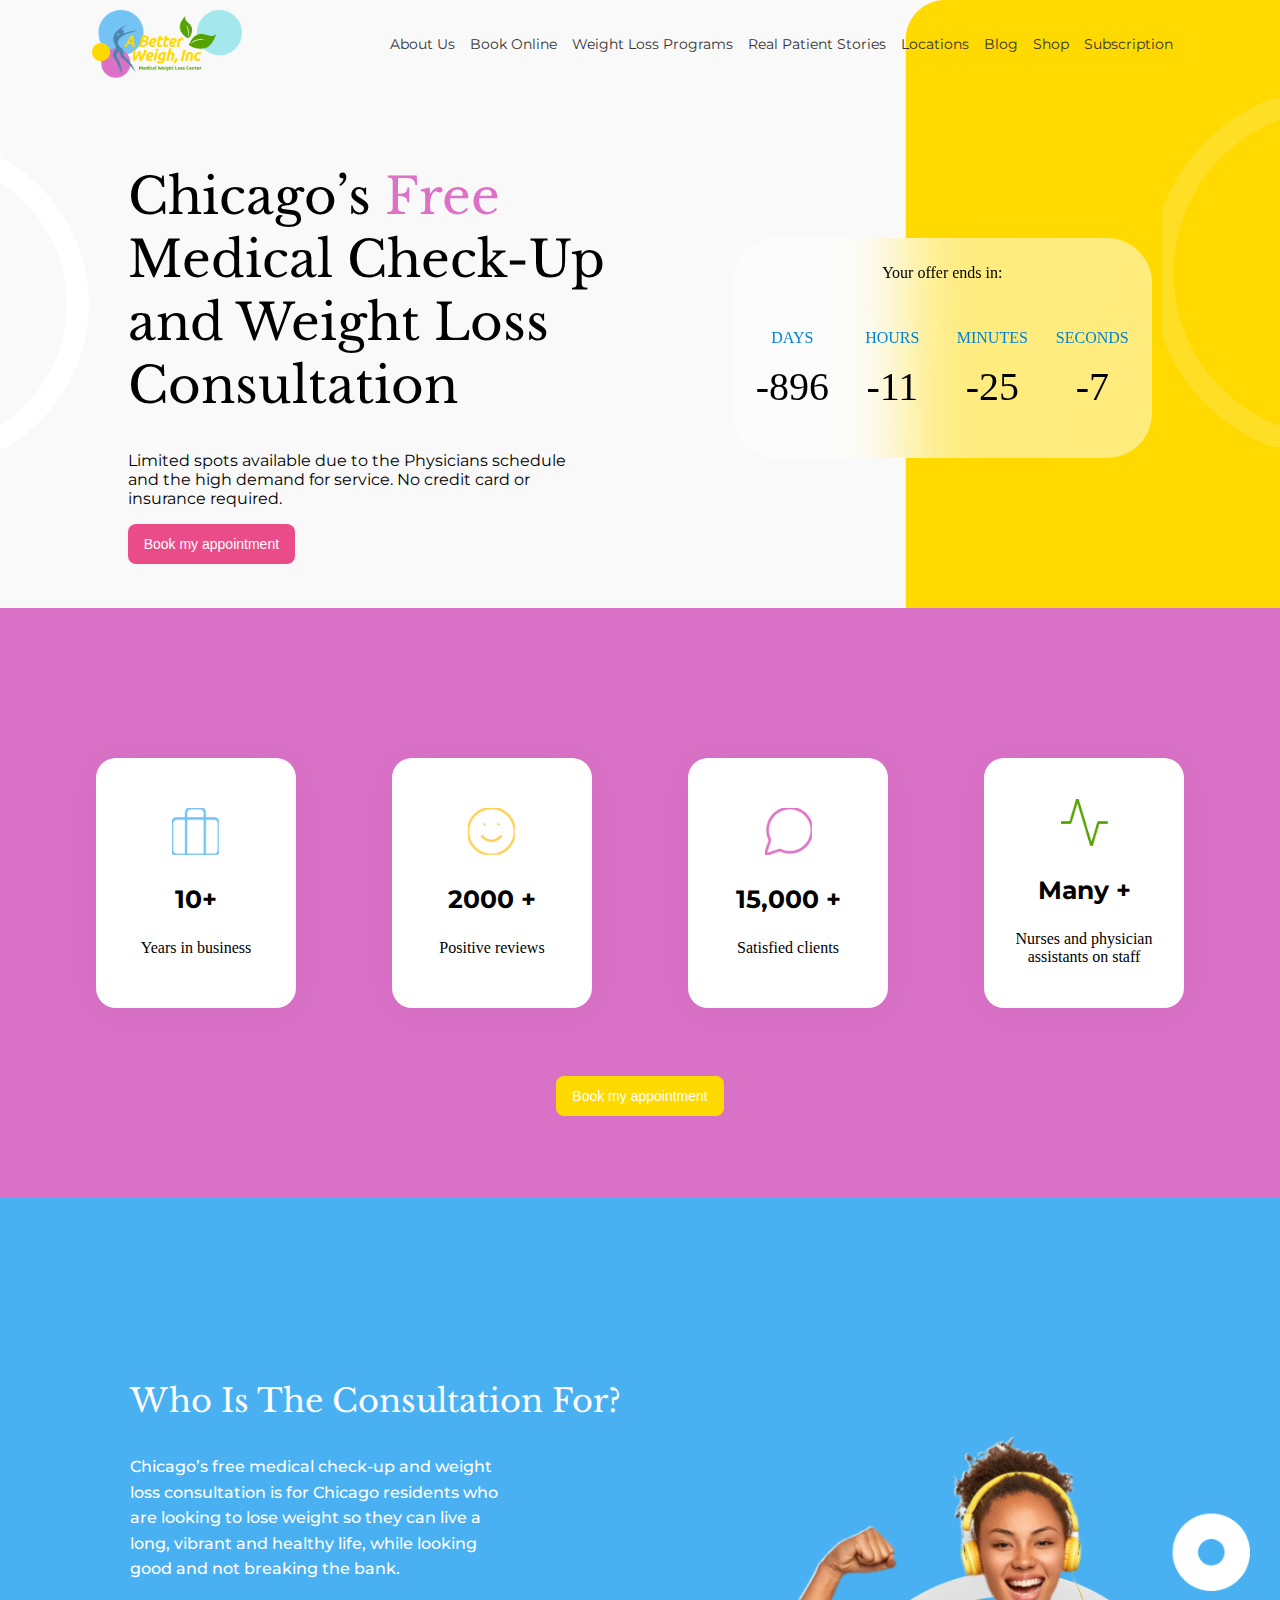
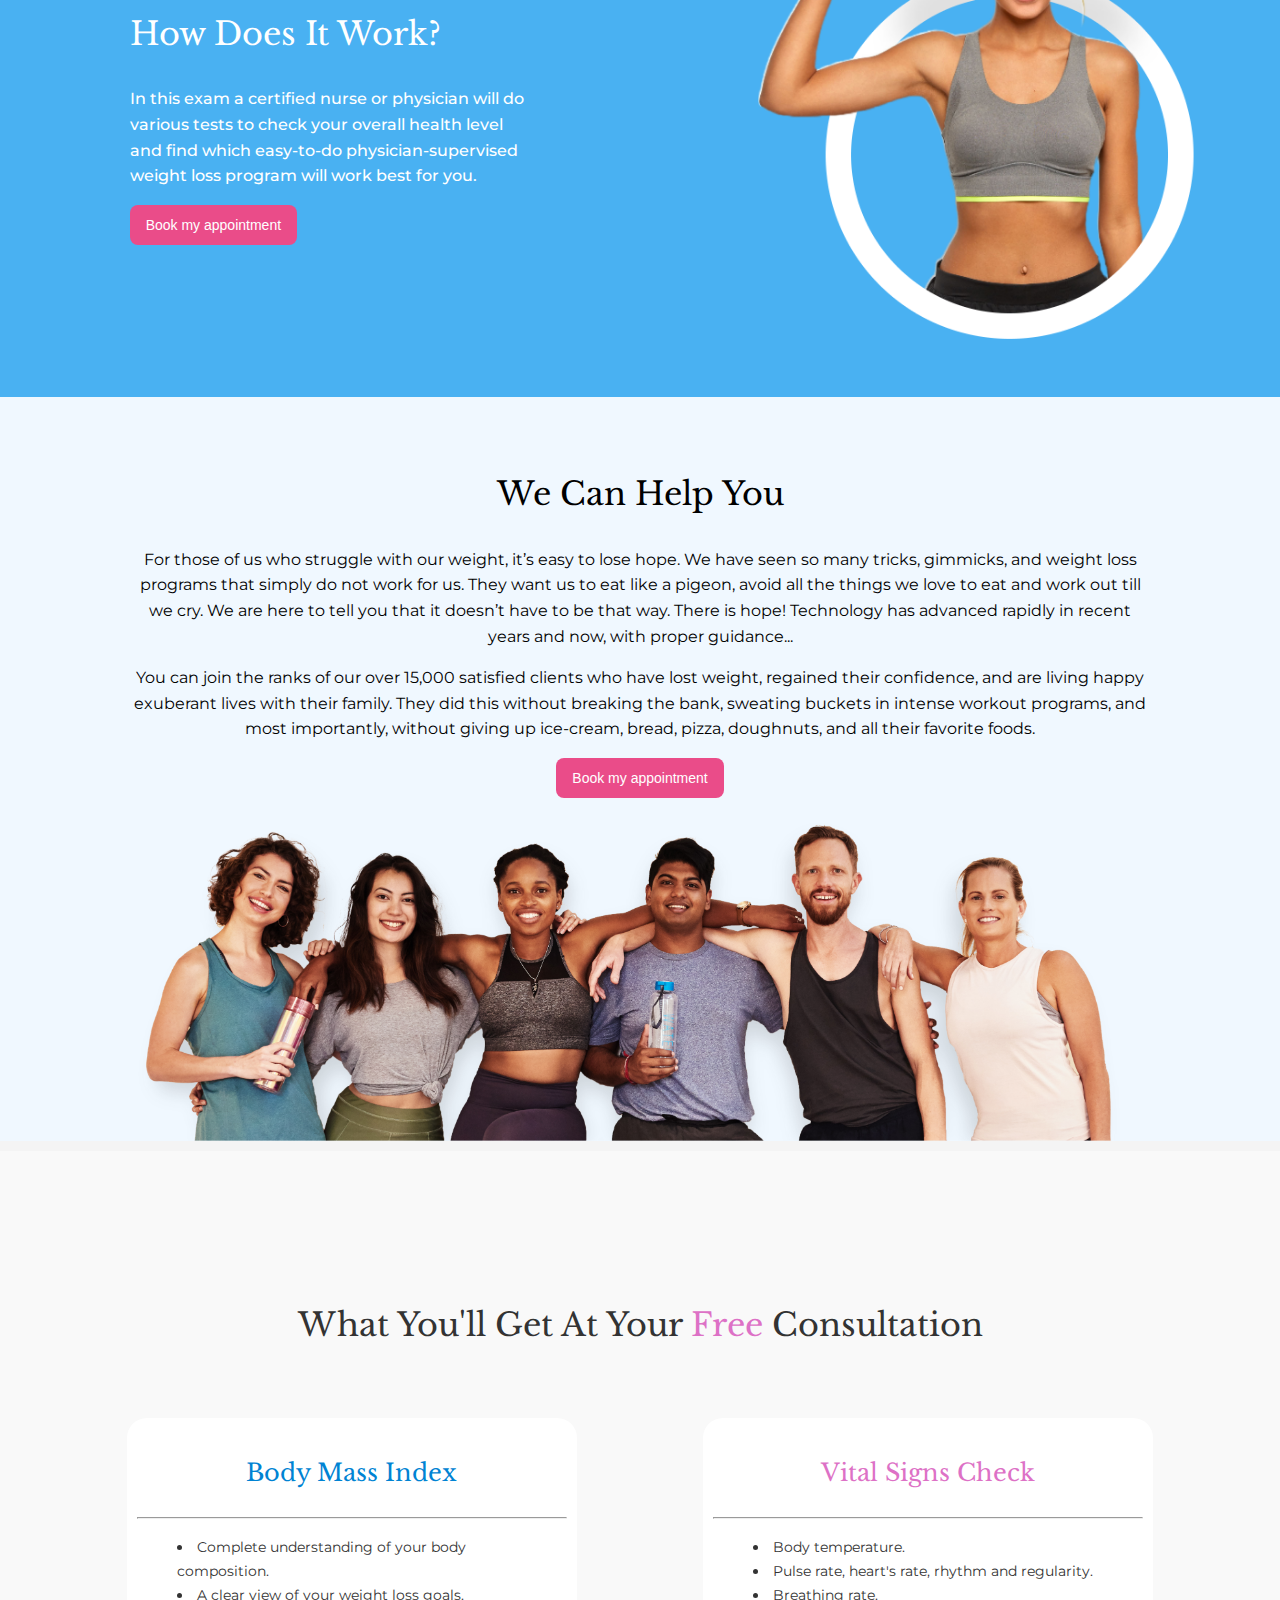
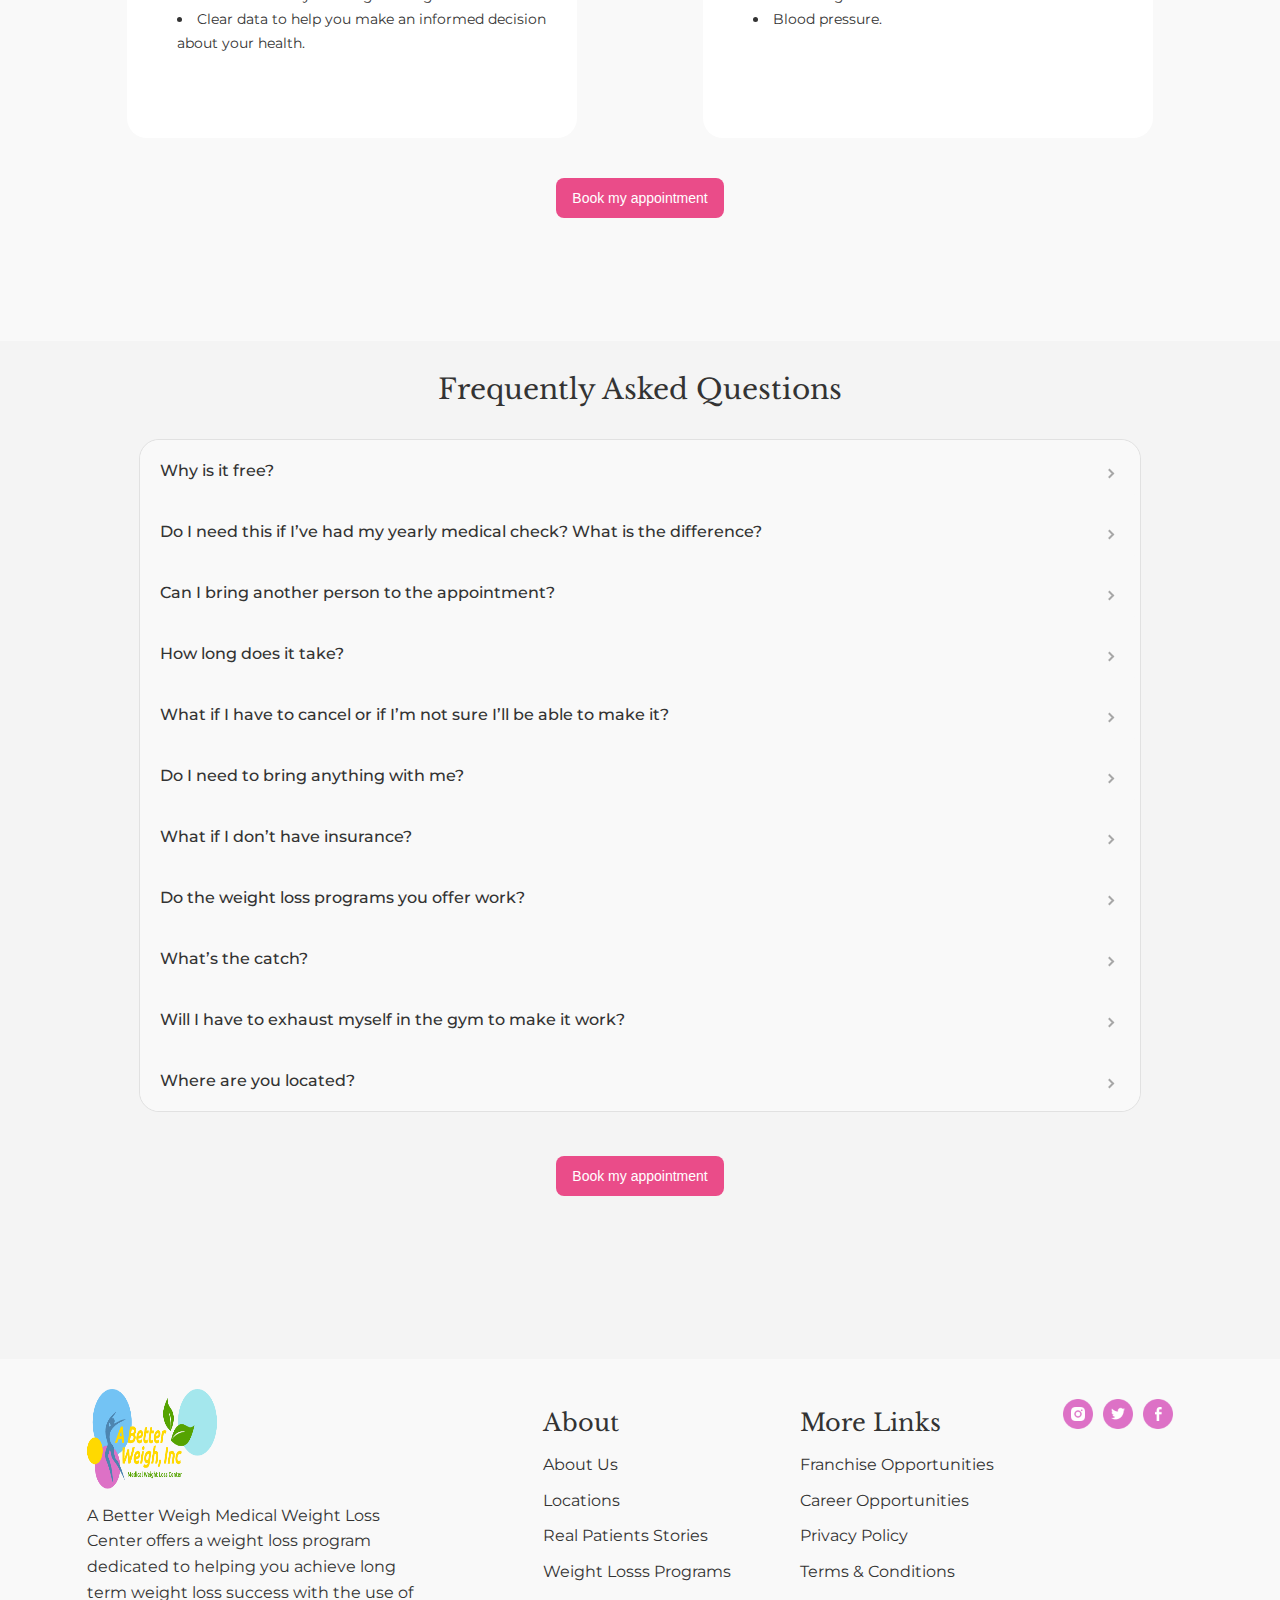
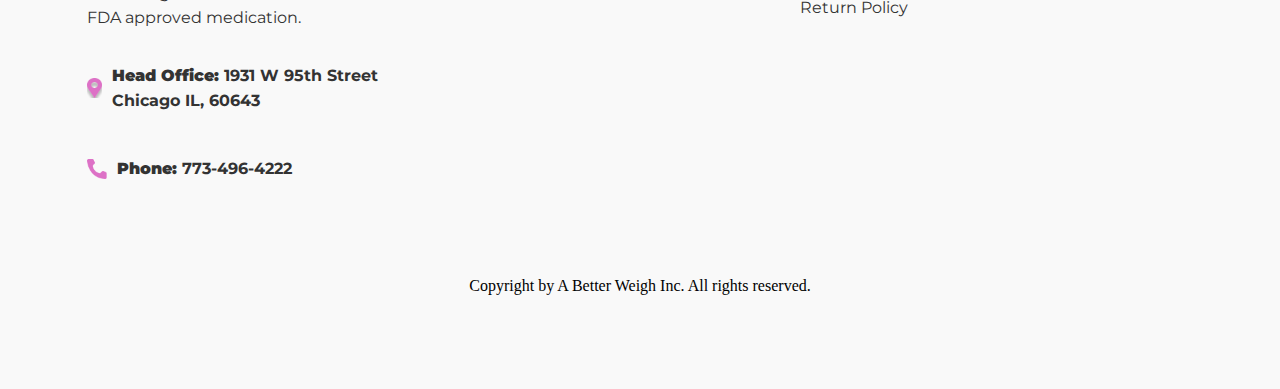
==== index.html @ eec3e982 "Rename Index.html to index.html" ====
<!DOCTYPE html>
<html>

<head>
    <meta charset="utf-8" />
    <link rel="icon" href="/favicon.ico" />
    <meta name="viewport" content="width=device-width, initial-scale=1" />
    <meta name="theme-color" content="#000000" />
    <title>TestTask - Octavio Lombardi - Alpha Efficiency</title>
    <link rel="stylesheet" href="https://fonts.googleapis.com/css?family=Source+Sans+Pro%3A400%2C500%2C600%2C700" />
    <link rel="stylesheet" href="https://fonts.googleapis.com/css?family=Libre+Baskerville%3A400" />
    <link rel="stylesheet" href="./Index.css" />
</head>

<body id="body">
    <div class="contenedor">
        <!-- Navbar -->
        <nav class="navbar">
            <img class="nav-logo" alt="logo" src="./assets/group-45.png" />
            <ul>
                <li>
                    <a href="#" class="about-us-6uf">About Us</a>
                </li>
                <li>
                    <a href="#" class="book-online-c7K">Book Online</a>
                </li>
                <li>
                    <a href="#" class="weight-loss-programs-ig9">Weight Loss Programs</a>
                </li>
                <li>
                    <a href="#" class="real-patient-stories-ztZ">Real Patient Stories</a>
                </li>
                <li>
                    <a href="#" class="locations-VKX">Locations</a>
                </li>
                <li>
                    <a href="#" class="blog-CdF">Blog</a>
                </li>
                <li>
                    <a href="#" class="shop-CUq">Shop</a>
                </li>
                <li>
                    <a href="#" class="subscription-hgV">Subscription</a>
                </li>
            </ul>
        </nav>
        <header id="header">
            <!-- Banner -->
            <div class="banner">
                <h1 class="banner-title">
                    Chicago’s <span>Free</span>
                    <br>
                    Medical Check-Up
                    <br>and
                    Weight Loss
                    <br> Consultation
                </h1>
                <p class="banner-description">
                    Limited spots available due to the Physicians schedule
                    <br>
                    and the high demand for service.
                    No credit card or
                    <br>
                    insurance required.
                </p>
                <button class="button">Book my appointment</button>
            </div>
            <div class="countdown-container">
                <p class="">Your offer ends in:</p>
                <div class="launch-time">
                    <div>
                        <p class="">DAYS</p>
                        <span id="days">00</span>
                    </div>
                    <div>
                        <p class="">HOURS</p>
                        <span id="hours">16</span>
                    </div>
                    <div>
                        <p class="">MINUTES</p>
                        <span id="minutes">29</span>
                    </div>
                    <div>
                        <p class="">SECONDS</p>
                        <span id="seconds">27</span>
                    </div>
                </div>
            </div>
        </header>
    </div>
    <!-- STATS -->
    <section id="stats">
        <div class="stats-container">
            <div class="stats-item">
                <div class="stats-inner">
                    <img class="stats-icon" src="./assets/briefcase.png" alt="Years in Business" />
                    <div class="stats-info">
                        <p>10+</p>
                        <span class="stats-text"> Years in business</span>
                    </div>
                </div>
            </div>

            <div class="stats-item">
                <div class="stats-inner">
                    <img class="stats-icon" src="./assets/smile.png" alt="Positive Reviews" />
                    <div class="stats-info">
                        <p>2000 + </p>
                        <span class="stats-text"> Positive reviews</span>
                    </div>
                </div>
            </div>
            <div class="stats-item">
                <div class="stats-inner">
                    <img class="stats-icon" src="./assets/message-circle.png" alt="Satisfied Clients" />
                    <div class="stats-info">
                        <p>15,000 +</p>
                        <span class="stats-text">Satisfied clients</span>
                    </div>
                </div>
            </div>

            <div class="stats-item">
                <div class="stats-inner">
                    <img class="stats-icon" src="./assets/activity.png" alt="Nurses and Physician Assistants" />
                    <div class="stats-info">
                        <p> Many <span>+</span></p>
                        <span class="stats-text"> Nurses and physician assistants on staff</span>
                    </div>
                </div>
            </div>
        </div>
        <br>
        <button class="button2">Book my appointment</button>
    </section>


    <!-- SERVICES -->
    <section id="services">
        <div class="service-container">
            <div class="service-item">
                <h2>Who Is The Consultation For?</h2>
                <p>Chicago’s free medical check-up and weight <br>
                    loss consultation is for Chicago residents who <br>
                    are looking to lose weight so they can live a <br>
                    long, vibrant and healthy life, while looking <br>
                    good and not breaking the bank.</p>
            </div>
            <div class="service-item">
                <h2>How Does It Work?</h2>
                <p>In this exam a certified nurse or physician will do <br>
                    various tests to check your overall health level <br>
                    and find which easy-to-do physician-supervised <br>
                    weight loss program will work best for you.</p>
                <button class="button">Book my appointment</button>
            </div>
        </div>
        <div class="service-img-cont">
            <img class="service-img" src="./assets/group-673@2x.png" alt="HappyCustomer">
        </div>
    </section>
    <!-- HELP -->
    <section id="help-section">
        <div class="background-rectangle">
            <h2 class="main-heading">We Can Help You</h2>
            <article class="weight-struggle-info">
                <p class="intro-paragraph">
                    For those of us who struggle with our weight, it’s easy to lose hope. We have seen so many tricks,
                    gimmicks,
                    and weight loss programs that simply do not work for us. They want us to eat like a pigeon, avoid
                    all
                    the
                    things we love to eat and work out till we cry. We are here to tell you that it doesn’t have to be
                    that
                    way.
                    There is hope! Technology has advanced rapidly in recent years and now, with proper guidance...
                </p>
                <p class="satisfied-clients-info">
                    You can join the ranks of our over 15,000 satisfied clients who have lost weight, regained their
                    confidence,
                    and are living happy exuberant lives with their family. They did this without breaking the bank,
                    sweating
                    buckets in intense workout programs, and most importantly, without giving up ice-cream, bread,
                    pizza,
                    doughnuts,
                    and all their favorite foods.
                </p>
            </article>
            <button class="button">Book my appointment</button>
            <br>
            <br>
            <img class="group-img" src="./assets/mask-group-6FK.png" alt="Group img">
        </div>
    </section>
    <!-- Free Consult -->
    <section id="free-consult">
        <h2>What You'll Get At Your <span>Free</span> Consultation</h2>
        <div class="consult-card-container">
            <div class="consult-card">
                <h3>Body Mass Index</h3>
                <hr>
                <div class="info-details">
                    <ul>
                        <li>
                            Complete understanding of your body composition.
                        </li>
                        <li>
                            A clear view of your weight loss goals.
                        </li>
                        <li>
                            Clear data to help you make an informed decision about your health.
                        </li>
                    </ul>
                </div>
            </div>
            <div class="consult-card">
                <h3>Vital Signs Check</h3>
                <hr>
                <div class="info-details">
                    <ul>
                        <li>
                            Body temperature.
                        </li>
                        <li>
                            Pulse rate, heart's rate, rhythm and regularity.
                        </li>
                        <li>
                            Breathing rate.
                        </li>
                        <li>
                            Blood pressure.
                        </li>
                    </ul>
                </div>
            </div>
        </div>
        <div class="">
            <button class="button">Book my appointment</button>
        </div>
    </section>
    <!-- FAQS -->
    <section id="faqs">
        <h3 class="faq-title">Frequently Asked Questions</h3>
        <div class="faq-banner">
            <div class='faq'>
                <input id='faq-a' type='checkbox'>
                <label for='faq-a'>
                    <p class="faq-heading">Why is it free?</p>
                    <div class='faq-arrow'></div>
                    <p class="faq-text">Lorem ipsum dolor sit amet, consectetur adipiscing elit. Quisque bibendum eros a
                        dignissim egestas. Nulla tempor orci vel risus malesuada congue. Aenean posuere condimentum
                        purus, vel mollis nunc suscipit et. Maecenas tristique luctus blandit. Vivamus aliquam arcu vel
                        diam scelerisque auctor. Curabitur mi erat, suscipit vel blandit quis, posuere nec lectus.
                        Pellentesque eget odio ultricies, dignissim mauris sed, convallis dui. Pellentesque id justo sed
                        lectus finibus mattis aliquam ultrices elit.</p>
                </label>
                <input id='faq-b' type='checkbox'>
                <label for='faq-b'>
                    <p class="faq-heading">Do I need this if I’ve had my yearly medical check? What is the difference?
                    </p>
                    <div class='faq-arrow'></div>
                    <p class="faq-text">Lorem ipsum dolor sit amet, consectetur adipiscing elit. Quisque bibendum eros a
                        dignissim egestas. Nulla tempor orci vel risus malesuada congue. Aenean posuere condimentum
                        purus, vel mollis nunc suscipit et. Maecenas tristique luctus blandit. Vivamus aliquam arcu vel
                        diam scelerisque auctor. Curabitur mi erat, suscipit vel blandit quis, posuere nec lectus.
                        Pellentesque eget odio ultricies, dignissim mauris sed, convallis dui. Pellentesque id justo sed
                        lectus finibus mattis aliquam ultrices elit.</p>
                </label>
                <input id='faq-c' type='checkbox'>
                <label for='faq-c'>
                    <p class="faq-heading">Can I bring another person to the appointment?</p>
                    <div class='faq-arrow'></div>
                    <p class="faq-text">Lorem ipsum dolor sit amet, consectetur adipiscing elit. Quisque bibendum eros a
                        dignissim egestas. Nulla tempor orci vel risus malesuada congue. Aenean posuere condimentum
                        purus, vel mollis nunc suscipit et. Maecenas tristique luctus blandit. Vivamus aliquam arcu vel
                        diam scelerisque auctor. Curabitur mi erat, suscipit vel blandit quis, posuere nec lectus.
                        Pellentesque eget odio ultricies, dignissim mauris sed, convallis dui. Pellentesque id justo sed
                        lectus finibus mattis aliquam ultrices elit..</p>
                </label>
                <input id='faq-d' type='checkbox'>
                <label for='faq-d'>
                    <p class="faq-heading">How long does it take?</p>
                    <div class='faq-arrow'></div>
                    <p class="faq-text">Lorem ipsum dolor sit amet, consectetur adipiscing elit. Quisque bibendum eros a
                        dignissim egestas. Nulla tempor orci vel risus malesuada congue. Aenean posuere condimentum
                        purus, vel mollis nunc suscipit et. Maecenas tristique luctus blandit. Vivamus aliquam arcu vel
                        diam scelerisque auctor. Curabitur mi erat, suscipit vel blandit quis, posuere nec lectus.
                        Pellentesque eget odio ultricies, dignissim mauris sed, convallis dui. Pellentesque id justo sed
                        lectus finibus mattis aliquam ultrices elit. </p>
                </label>
                <input id='faq-e' type='checkbox'>
                <label for='faq-e'>
                    <p class="faq-heading">What if I have to cancel or if I’m not sure I’ll be able to make it?</p>
                    <div class='faq-arrow'></div>
                    <p class="faq-text">Lorem ipsum dolor sit amet, consectetur adipiscing elit. Quisque bibendum eros a
                        dignissim egestas. Nulla tempor orci vel risus malesuada congue. Aenean posuere condimentum
                        purus, vel mollis nunc suscipit et. Maecenas tristique luctus blandit. Vivamus aliquam arcu vel
                        diam scelerisque auctor. Curabitur mi erat, suscipit vel blandit quis, posuere nec lectus.
                        Pellentesque eget odio ultricies, dignissim mauris sed, convallis dui. Pellentesque id justo sed
                        lectus finibus mattis aliquam ultrices elit.</p>
                </label>
                <input id='faq-f' type='checkbox'>
                <label for='faq-f'>
                    <p class="faq-heading">Do I need to bring anything with me?</p>
                    <div class='faq-arrow'></div>
                    <p class="faq-text">Lorem ipsum dolor sit amet, consectetur adipiscing elit. Quisque bibendum eros a
                        dignissim egestas. Nulla tempor orci vel risus malesuada congue. Aenean posuere condimentum
                        purus, vel mollis nunc suscipit et. Maecenas tristique luctus blandit. Vivamus aliquam arcu vel
                        diam scelerisque auctor. Curabitur mi erat, suscipit vel blandit quis, posuere nec lectus.
                        Pellentesque eget odio ultricies, dignissim mauris sed, convallis dui. Pellentesque id justo sed
                        lectus finibus mattis aliquam ultrices elit.</p>
                </label>
                <input id='faq-g' type='checkbox'>
                <label for='faq-g'>
                    <p class="faq-heading">What if I don’t have insurance?</p>
                    <div class='faq-arrow'></div>
                    <p class="faq-text">Lorem ipsum dolor sit amet, consectetur adipiscing elit. Quisque bibendum eros a
                        dignissim egestas. Nulla tempor orci vel risus malesuada congue. Aenean posuere condimentum
                        purus, vel mollis nunc suscipit et. Maecenas tristique luctus blandit. Vivamus aliquam arcu vel
                        diam scelerisque auctor. Curabitur mi erat, suscipit vel blandit quis, posuere nec lectus.
                        Pellentesque eget odio ultricies, dignissim mauris sed, convallis dui. Pellentesque id justo sed
                        lectus finibus mattis aliquam ultrices elit.</p>
                </label>
                <input id='faq-h' type='checkbox'>
                <label for='faq-h'>
                    <p class="faq-heading">Do the weight loss programs you offer work?</p>
                    <div class='faq-arrow'></div>
                    <p class="faq-text">Lorem ipsum dolor sit amet, consectetur adipiscing elit. Quisque bibendum eros a
                        dignissim egestas. Nulla tempor orci vel risus malesuada congue. Aenean posuere condimentum
                        purus, vel mollis nunc suscipit et. Maecenas tristique luctus blandit. Vivamus aliquam arcu vel
                        diam scelerisque auctor. Curabitur mi erat, suscipit vel blandit quis, posuere nec lectus.
                        Pellentesque eget odio ultricies, dignissim mauris sed, convallis dui. Pellentesque id justo sed
                        lectus finibus mattis aliquam ultrices elit.</p>
                </label>
                <input id='faq-i' type='checkbox'>
                <label for='faq-i'>
                    <p class="faq-heading">What’s the catch?</p>
                    <div class='faq-arrow'></div>
                    <p class="faq-text">Lorem ipsum dolor sit amet, consectetur adipiscing elit. Quisque bibendum eros a
                        dignissim egestas. Nulla tempor orci vel risus malesuada congue. Aenean posuere condimentum
                        purus, vel mollis nunc suscipit et. Maecenas tristique luctus blandit. Vivamus aliquam arcu vel
                        diam scelerisque auctor. Curabitur mi erat, suscipit vel blandit quis, posuere nec lectus.
                        Pellentesque eget odio ultricies, dignissim mauris sed, convallis dui. Pellentesque id justo sed
                        lectus finibus mattis aliquam ultrices elit.</p>
                </label>
                <input id='faq-j' type='checkbox'>
                <label for='faq-j'>
                    <p class="faq-heading">Will I have to exhaust myself in the gym to make it work?</p>
                    <div class='faq-arrow'></div>
                    <p class="faq-text">Lorem ipsum dolor sit amet, consectetur adipiscing elit. Quisque bibendum eros a
                        dignissim egestas. Nulla tempor orci vel risus malesuada congue. Aenean posuere condimentum
                        purus, vel mollis nunc suscipit et. Maecenas tristique luctus blandit. Vivamus aliquam arcu vel
                        diam scelerisque auctor. Curabitur mi erat, suscipit vel blandit quis, posuere nec lectus.
                        Pellentesque eget odio ultricies, dignissim mauris sed, convallis dui. Pellentesque id justo sed
                        lectus finibus mattis aliquam ultrices elit.</p>
                </label>
                <input id='faq-k' type='checkbox'>
                <label for='faq-k'>
                    <p class="faq-heading">Where are you located?</p>
                    <div class='faq-arrow'></div>
                    <p class="faq-text">Lorem ipsum dolor sit amet, consectetur adipiscing elit. Quisque bibendum eros a
                        dignissim egestas. Nulla tempor orci vel risus malesuada congue. Aenean posuere condimentum
                        purus, vel mollis nunc suscipit et. Maecenas tristique luctus blandit. Vivamus aliquam arcu vel
                        diam scelerisque auctor. Curabitur mi erat, suscipit vel blandit quis, posuere nec lectus.
                        Pellentesque eget odio ultricies, dignissim mauris sed, convallis dui. Pellentesque id justo sed
                        lectus finibus mattis aliquam ultrices elit.</p>
                </label>
            </div>
            <br>
            <br>
            <button class="button">Book my appointment</button>
        </div>
        </div>
    </section>
    <br>
    <!-- Footer -->
    <footer>
        <div class="footer-container">
            <div class="footer-info">
                <img src="./assets/group-86-iTT.png" class="footer-logo" />
                <p class="footer-description">
                    A Better Weigh Medical Weight Loss Center offers a
                    weight loss program dedicated to helping you achieve long term weight loss success with the use of
                    FDA
                    approved medication.
                </p>
                <div class="contact-info">
                    <div class="address">
                        <img src="./assets/vector-kPT.png" class="contact-icon" />
                        <p>
                            <strong>Head Office:</strong>
                            <span>1931 W 95th Street Chicago IL, 60643</span>
                        </p>
                    </div>
                    <div class="phone">
                        <img src="./assets/vector-up5.png" class="contact-icon" />
                        <p>
                            <strong>Phone:</strong>
                            <span>773-496-4222</span>
                        </p>
                    </div>
                </div>

            </div>

        </div>
        <div class="footer-links">
            <div class="links-column">
                <p class="about-sDB"><strong>About</strong></p>
                <p class="about-us-hCD">About Us</p>
                <p class="about-us-hCD">Locations</p>
                <p class="about-us-hCD">Real Patients Stories</p>
                <p class="about-us-hCD">Weight Losss Programs</p>
            </div>
            <div class="links-column">
                <p class="more-links-oMj"> <strong>More Links</strong> </p>
                <p class="franchise-opportunities-q3X">Franchise Opportunities</p>
                <p class="franchise-opportunities-q3X">Career Opportunities</p>
                <p class="franchise-opportunities-q3X">Privacy Policy</p>
                <p class="franchise-opportunities-q3X">Terms & Conditions</p>
                <p class="franchise-opportunities-q3X">Return Policy</p>
            </div>
            <div class="social-icons">
                <img src="./assets/group-98.png" class="social-icon" />
                <img src="./assets/group-96.png" class="social-icon" />
                <img src="./assets/group-97-RmK.png" class="social-icon" />
            </div>
        </div>

        <p class="copyright">
            Copyright by A Better Weigh Inc. All rights reserved.
        </p>

    </footer>
    <script src="Index.js"></script>
</body>

</html>
---- Index.css ----
@import url('https://fonts.googleapis.com/css2?family=Montserrat&display=swap');
@import url('https://fonts.googleapis.com/css2?family=Libre+Baskerville&display=swap');
#body {
  padding: 0;
  margin: 0;
  display: flex;
  flex-direction: column;
  justify-content: center;
  align-items: center;
  background-color: #f4f4f4;
}

.button {
  background-color: #ea4c89;
  border-radius: 8px;
  border-style: none;
  box-sizing: border-box;
  color: #ffffff;
  cursor: pointer;
  display: inline-block;
  font-family: 'Haas Grot Text R Web', 'Helvetica Neue', Helvetica, Arial,
    sans-serif;
  font-size: 14px;
  font-weight: 500;
  height: 40px;
  line-height: 20px;
  list-style: none;
  margin: 0;
  outline: none;
  padding: 10px 16px;
  position: relative;
  text-align: center;
  text-decoration: none;
  transition: color 100ms;
  vertical-align: baseline;
  user-select: none;
  -webkit-user-select: none;
  touch-action: manipulation;
}

.button:hover,
.button1:focus {
  background-color: #f082ac;
}
.button2 {
  background-color: #ffd900;
  border-radius: 8px;
  border-style: none;
  box-sizing: border-box;
  color: #ffffff;
  cursor: pointer;
  display: inline-block;
  font-family: 'Haas Grot Text R Web', 'Helvetica Neue', Helvetica, Arial,
    sans-serif;
  font-size: 14px;
  font-weight: 500;
  height: 40px;
  line-height: 20px;
  list-style: none;
  margin: 0;
  outline: none;
  align-self: center; /* Align the button to the end of the flex container */
  display: inline-block;
  margin-top: 20px;
  padding: 10px 16px;
  position: relative;
  text-align: center;
  text-decoration: none;
  transition: color 100ms;
  vertical-align: baseline;
  user-select: none;
  -webkit-user-select: none;
  touch-action: manipulation;
}
.contenedor {
  background-image: url(./assets/background-color.png);
  background-size: cover;
  background-position: center;
}
/* Nav */
.navbar {
  width: 100vw;
  display: flex;
  align-items: center;
  justify-content: space-evenly;
  padding: 10px;
}
.nav-logo {
  margin-right: 15px;
  max-width: 150px;
}

ul {
  list-style: none;
  display: flex;
}
li {
  margin-right: 15px;
  color: #333;
  font-family: Montserrat;
  font-size: 14px;
  font-style: normal;
  font-weight: 400;
  line-height: normal;
}
a {
  text-decoration: none;
  color: #333;
}

/* Banner */
#header {
  height: 500px;
  display: flex;
  align-items: center;
  justify-content: space-evenly;
  padding: 10px;
}
.banner-title {
  font-size: 50px;
  font-family: 'Libre Baskerville', serif;
  font-weight: 400;
}
.banner-title span {
  color: #dd71c6;
}
.banner-description {
  font-family: 'Montserrat', sans-serif;
}
/* CountDown */
.countdown-container {
  width: 400px;
  height: 200px;
  border-radius: 45px;
  padding: 10px;

  background: linear-gradient(
    108deg,
    rgba(255, 255, 255, 0.51) 9.7%,
    rgba(255, 255, 255, 0.49) 88.76%
  );
  backdrop-filter: blur(33.5px);
  display: flex;
  flex-direction: column;
  text-align: center;
}

.launch-time {
  display: flex;
  flex-basis: 100px;
  width: 400px;
  height: 80px;
  text-align: center;
  margin-top: 15px;
}
.launch-time p {
  color: #0083d3;
}
.launch-time span {
  font-size: x-large;
}
.launch-time div {
  flex-basis: 100px;
}
.launch-time span {
  font-size: 40px;
  margin-bottom: -14px;
}
/* Stats */
#stats {
  width: 100vw;
  height: 570px;
  background-color: #d971c7;
  display: flex;
  flex-wrap: wrap;
  flex-direction: column;
  gap: 15px;
  padding-bottom: 20px;
}
.stats-container {
  margin-top: 150px;
  width: 100%;
  display: flex;
  align-items: center;
  justify-content: space-evenly;
}
.stats-item {
  text-align: center;
  background-color: white;
  height: 250px;
  width: 200px;
  border-radius: 20px;
  display: flex;
  flex-direction: column;
  justify-content: space-around;
  align-items: center;
  box-shadow: 0px 4px 40px 0px rgba(0, 0, 0, 0.03);
}

.stats-icon {
  width: 47px;
  height: 47px;
  flex-shrink: 0;
}

.stats-info p {
  font-size: 25px;
  font-weight: bold;
  color: black;
  font-family: 'Montserrat', sans-serif;
}

/* Services */
#services {
  height: 799px;
  width: 100vw;
  background-color: #49b1f2;
  display: flex;
  justify-content: space-evenly;
  align-items: center;
}

.service-img-cont {
  width: 400px;
  height: 360px;
}
.service-img {
  width: 500px;
  height: auto;
  object-fit: cover;
}

#services h2 {
  color: #fff;
  font-family: 'Libre Baskerville', serif;
  font-size: 32px;
  font-style: normal;
  font-weight: 400;
  line-height: 160%;
}
#services p {
  color: #fff;
  font-family: Montserrat;
  font-size: 16px;
  font-style: normal;
  font-weight: 500;
  line-height: 160%;
}

/* Help */
#help-section {
  width: 100vw;
  height: 694px;
  background-color: aliceblue;
  padding-top: 50px;
  display: flex;
  align-items: center;
  justify-content: center;
  margin-bottom: 10px;
}

#help-section h2 {
  font-size: 32px;
  font-family: 'Libre Baskerville', serif;
  font-style: normal;
  font-weight: 400;
  line-height: 160%;
}
#help-section p {
  font-size: 16px;
  font-family: 'Montserrat', sans-serif;
  font-style: normal;
  font-weight: 400;
  line-height: 160%;
}

.background-rectangle {
  width: 80%;
  flex-direction: column;
  align-items: center;
  text-align: center;
}
.group-img {
  width: 100%;
  height: 40%;
  align-self: flex-end;
  margin-top: auto;
}
/* Free consult */
#free-consult {
  width: 100vw;
  height: 790px;
  background-color: #f9f9f9;
  display: flex;
  flex-direction: column;
  align-items: center;
  justify-content: center;
}
#free-consult h2 {
  color: #333;
  font-family: Libre Baskerville;
  font-size: 32px;
  font-style: normal;
  font-weight: 400;
  line-height: 160%;
  background-image: src('./assets/');
}
#free-consult h2 span {
  color: #dd71c6;
}
.consult-card-container {
  width: 100%;
  height: 400px;
  display: flex;
  align-items: center;
  justify-content: space-evenly;
  text-align: center;
}
.consult-card {
  width: 450px;
  height: 320px;
  border-radius: 20px;
  background: #fff;
  flex-direction: column;
  padding: 10px;
  box-sizing: border-box;
}
.consult-card h3 {
  font-family: Libre Baskerville;
  font-size: 24px;
  font-style: normal;
  font-weight: 400;
  line-height: 172.5%;
}

.consult-card:nth-child(1) h3,
hr {
  color: #0083d3;
}

.consult-card:nth-child(2) h3,
hr {
  color: #dd71c6;
}
.consult-card ul {
  display: flex;
  flex-direction: column;
  justify-content: space-between;
  list-style: inside;
}
.consult-card li {
  text-align: left;
  color: #333;
  font-family: Montserrat;
  font-size: 14px;
  font-style: normal;
  font-weight: 400;
  line-height: 172.5%; /* 27.6px */
}
/* FAQS */
#faqs {
  height: 1000px;
  display: flex;
  align-items: center;
  flex-direction: column;
}

.faq-title {
  color: #333;
  font-family: Libre Baskerville;
  font-size: 28px;
  font-weight: 400;
  line-height: 1.5;
  text-align: left;
}
.faq-banner {
  display: flex;
  flex-direction: column;
  justify-content: center;
  align-items: center;
  font-weight: 400;
  font-size: 19px;
  -webkit-transition: text-indent 0.2s;
  text-indent: 20px;
  color: #333;
}
.faq-heading {
  color: #333;
  font-family: Montserrat;
  font-size: 16px;
  font-style: normal;
  font-weight: 500;
  line-height: 172.5%;
}
.faq-text {
  font-family: 'Montserrat', sans-serif;
  font-weight: 400;
  color: #919191;
  width: 95%;
  padding-left: 20px;
  margin-bottom: 30px;
}
.faq {
  width: 1000px;
  border-radius: 20px;
  background: #f9f9f9;
  position: relative;
  border: 1px solid #e1e1e1;
}
.faq label {
  display: block;
  position: relative;
  overflow: hidden;
  cursor: pointer;
  height: 56px;
  padding-top: 1px;
  border-radius: 20px;
  background: #f9f9f9;
}
.faq input[type='checkbox'] {
  display: none;
}

.faq .faq-arrow {
  width: 5px;
  height: 5px;
  transition: -webkit-transform 0.5s;
  transition: transform 0.8s;
  transition: transform 0.8s, -webkit-transform 0.8s;
  -webkit-transition-timing-function: cubic-bezier(0.68, -0.55, 0.265, 1.55);
  border-top: 2px solid rgba(0, 0, 0, 0.33);
  border-right: 2px solid rgba(0, 0, 0, 0.33);
  float: right;
  position: relative;
  top: -30px;
  right: 27px;
  -webkit-transform: rotate(45deg);
  transform: rotate(45deg);
}
.faq input[type='checkbox']:checked + label > .faq-arrow {
  transition: -webkit-transform 0.8s;
  transition: transform 0.8s;
  transition: transform 0.8s, -webkit-transform 0.8s;
  -webkit-transition-timing-function: cubic-bezier(0.68, -0.55, 0.265, 1.55);
  -webkit-transform: rotate(135deg);
  transform: rotate(135deg);
}
.faq input[type='checkbox']:checked + label {
  display: block;
  background: rgba(255, 255, 255, 255) !important;
  color: #4f7351;
  height: 225px;
  transition: height 0.8s;
  -webkit-transition-timing-function: cubic-bezier(0.68, -0.55, 0.265, 1.55);
}

.faq input[type='checkbox']:not(:checked) + label {
  display: block;
  transition: height 0.8s;
  height: 60px;
  -webkit-transition-timing-function: cubic-bezier(0.68, -0.55, 0.265, 1.55);
}

::-webkit-scrollbar {
  display: none;
}

/* Footer */
footer {
  width: 100vw;
  height: 590px;
  background: #f9f9f9;
  padding: 20px;
  display: flex;
  flex-wrap: wrap;
  justify-content: space-evenly;
  align-items: flex-start;
}
.footer-container {
  background: #f9f9f9;
  display: flex;
  margin: 10px;
}
.footer-logo {
  width: 130px;
  height: 100px;
}

.footer-description {
  margin-top: 10px;
  color: #333;
  font-family: Montserrat;
  font-size: 16px;
  font-style: normal;
  font-weight: 400;
  line-height: 160%;
  text-align: left;
}

.footer-info {
  width: 350px;
  height: 400px;
}
.address,
.phone {
  display: flex;
  align-items: center;
  margin-bottom: 10px;
  color: #333;
  font-family: Montserrat;
  font-size: 16px;
  font-style: normal;
  font-weight: 700;
  line-height: 160%;
}

.contact-icon {
  width: 20px;
  height: 20px;
  margin-right: 10px;
}
.social-icons {
  display: flex;
}
.social-icon {
  width: 30px;
  height: 30px;
  margin-right: 10px;
}

.footer-links {
  width: 50%;
  height: 300px;
  display: flex;
  justify-content: space-between;
  padding: 20px;
  background-color: #f9f9f9;
}

.links-column {
  display: flex;
  flex-direction: column;
}

.links-column p {
  margin: 5px 0;
  color: #333;
  font-family: Montserrat;
  font-size: 16px;
  font-style: normal;
  font-weight: 400;
  line-height: 160%;
}
.links-column strong {
  color: #333;
  font-family: Libre Baskerville;
  font-size: 24px;
  font-style: normal;
  font-weight: 400;
  line-height: 160%; /* 38.4px */
}
.copyright {
  text-align: center;
  margin-top: 20px;
}
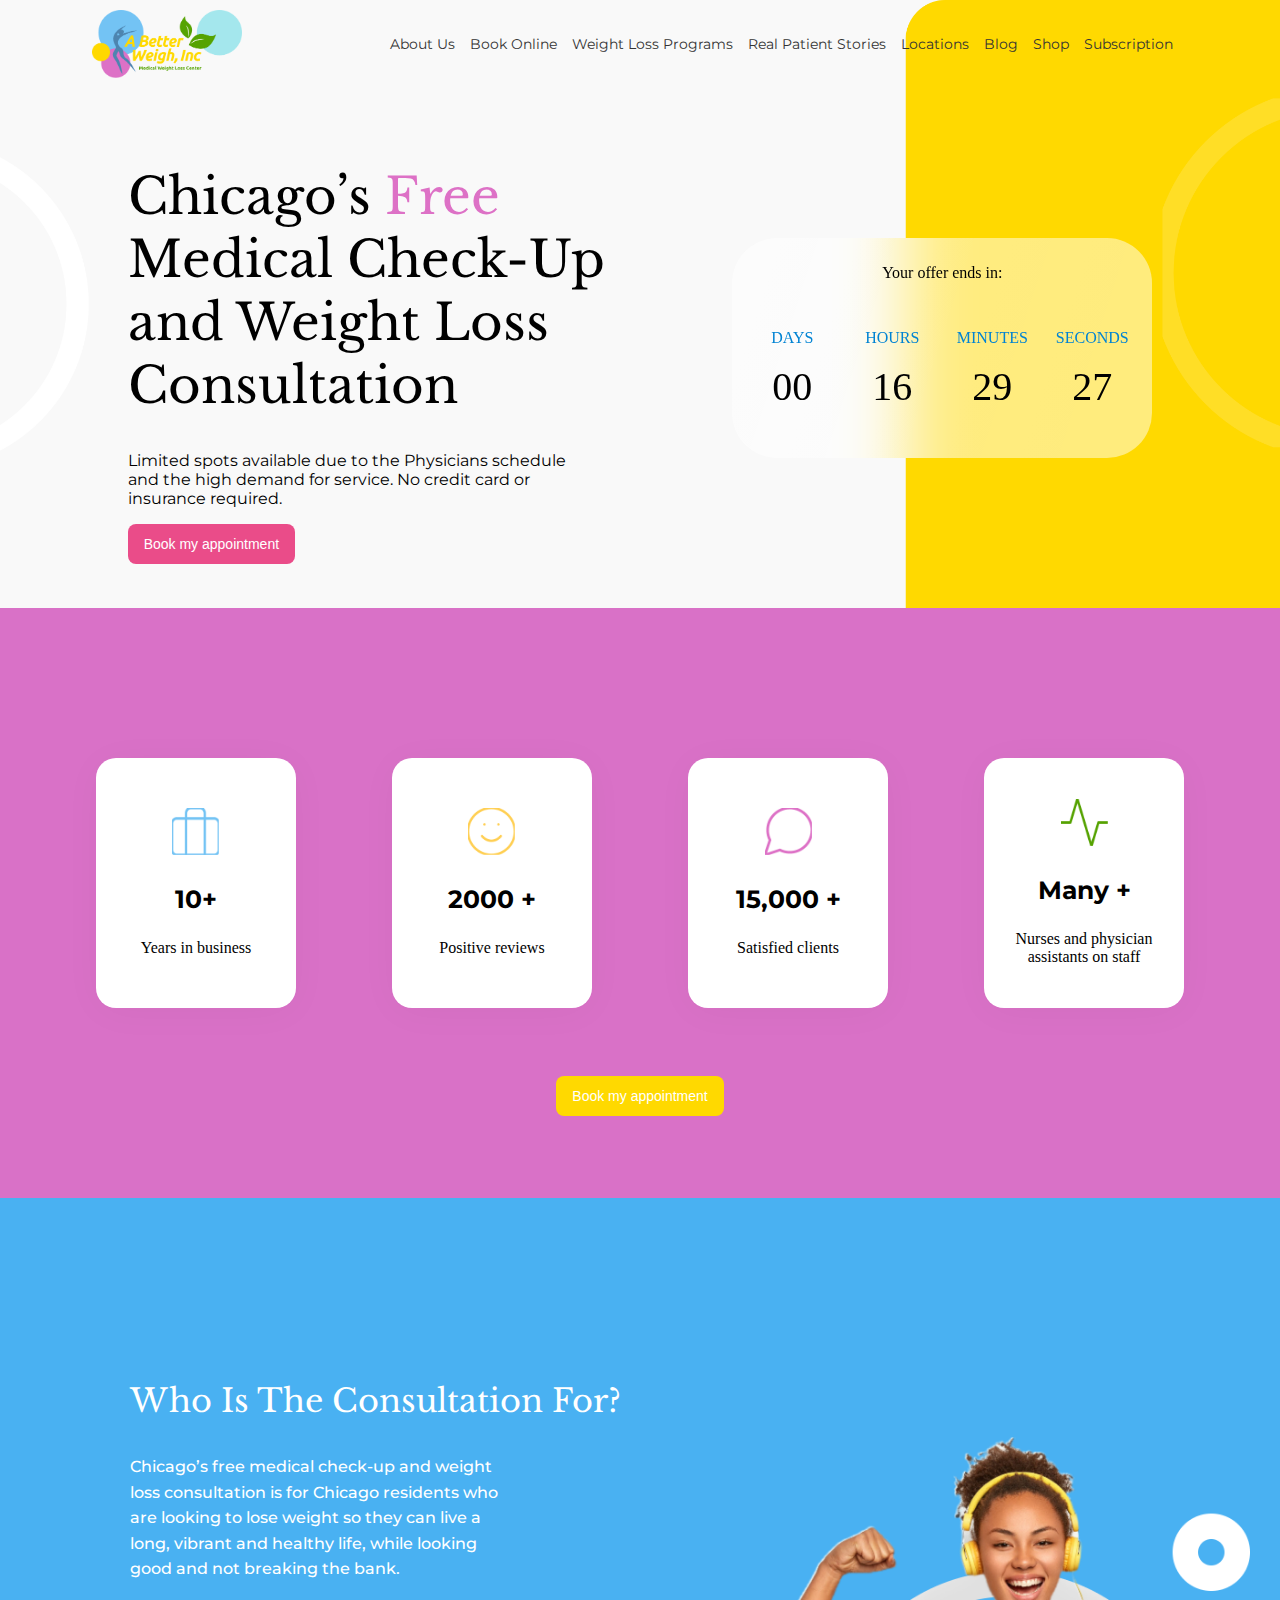
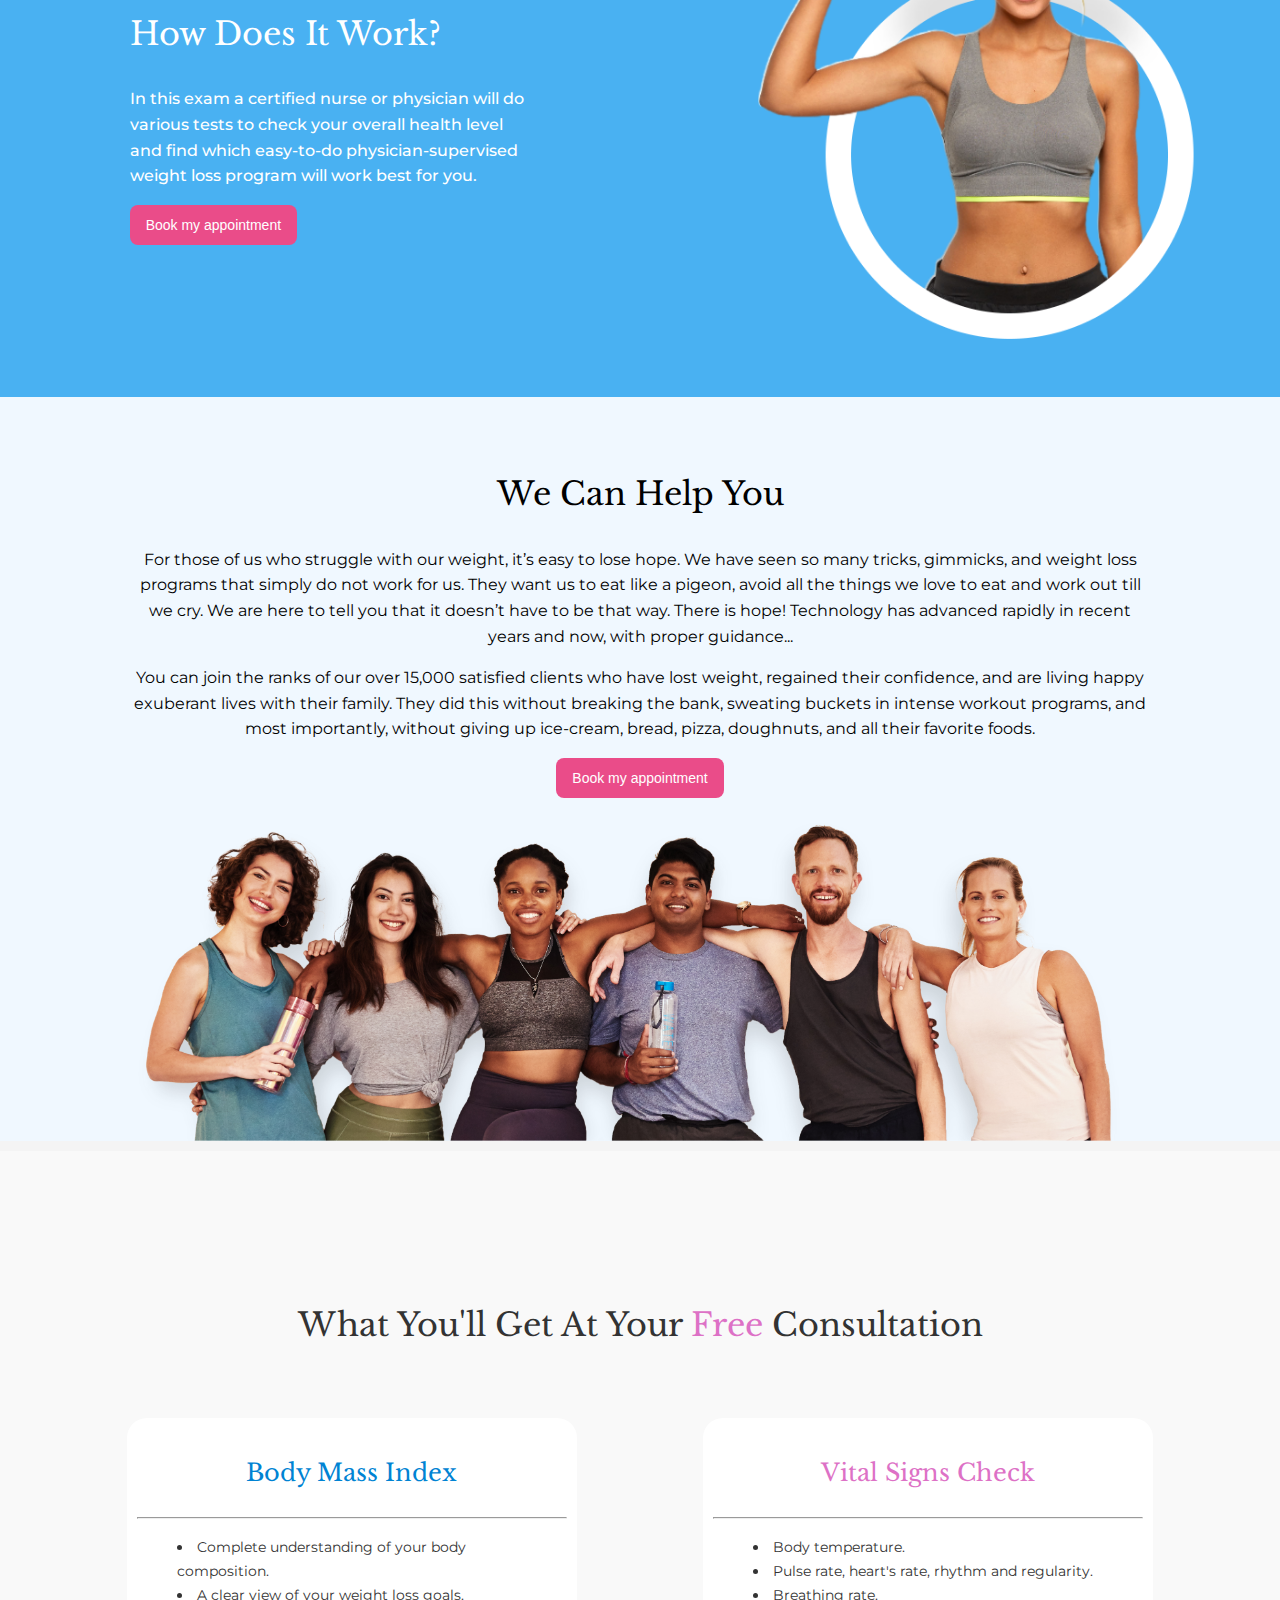
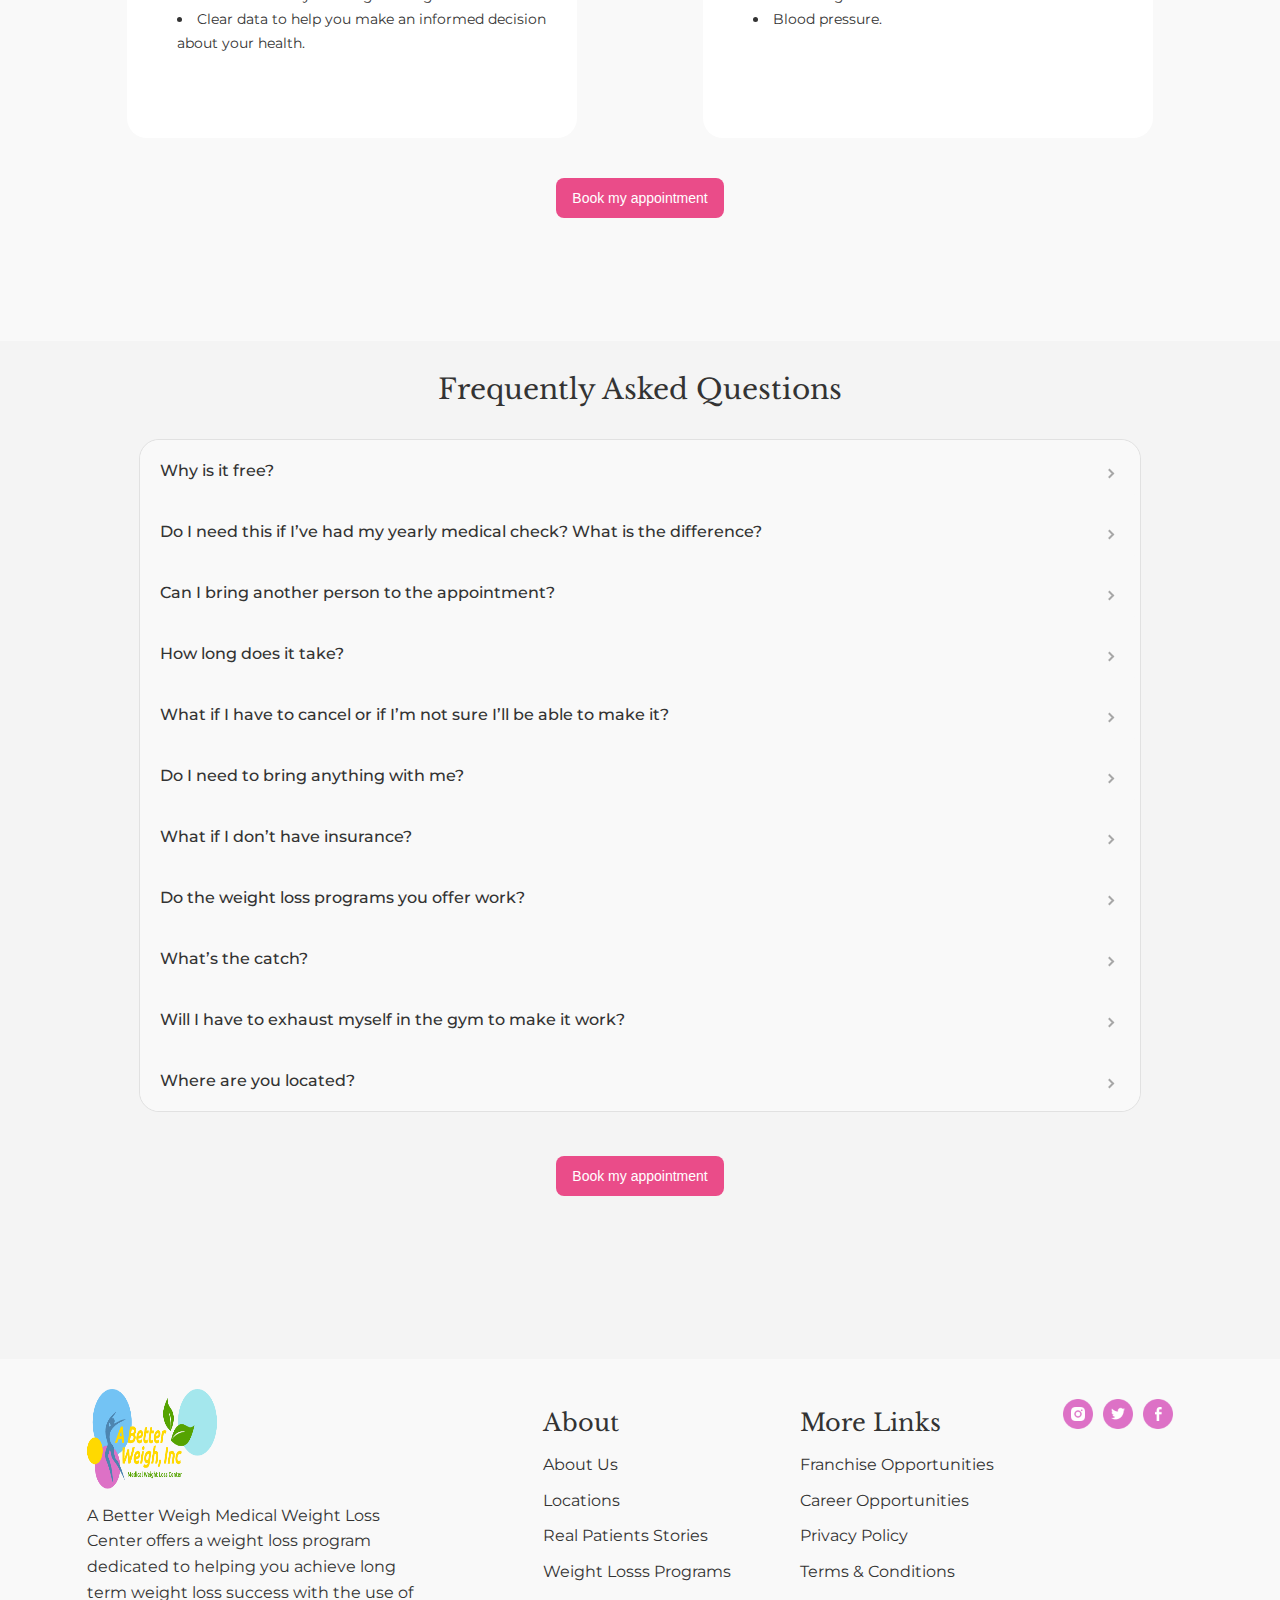
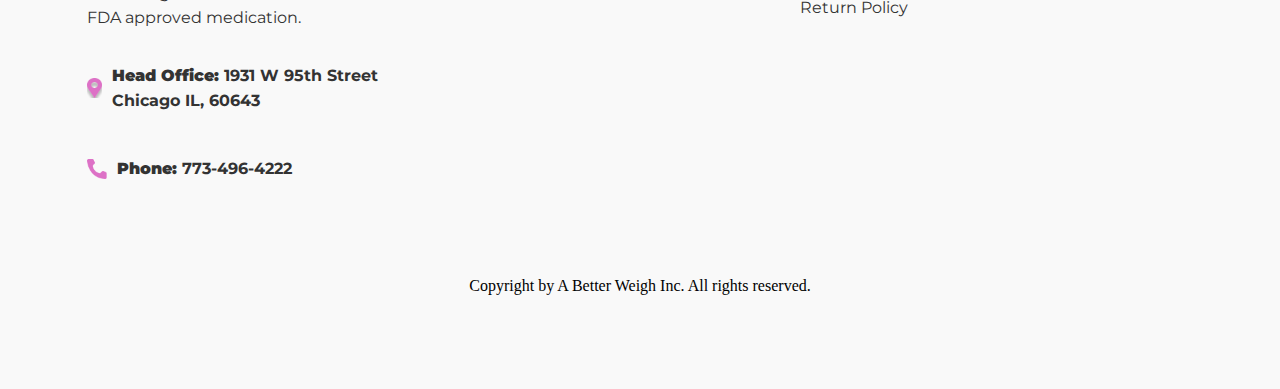
==== commit 4630521f: "Update index.html" ====
--- a/index.html
+++ b/index.html
@@ -9,7 +9,7 @@
     <title>TestTask - Octavio Lombardi - Alpha Efficiency</title>
     <link rel="stylesheet" href="https://fonts.googleapis.com/css?family=Source+Sans+Pro%3A400%2C500%2C600%2C700" />
     <link rel="stylesheet" href="https://fonts.googleapis.com/css?family=Libre+Baskerville%3A400" />
-    <link rel="stylesheet" href="./Index.css" />
+    <link rel="stylesheet" href="./index.css" />
 </head>
 
 <body id="body">
--- a/index.css
+++ b/index.css
@@ -0,0 +1,565 @@
+@import url('https://fonts.googleapis.com/css2?family=Montserrat&display=swap');
+@import url('https://fonts.googleapis.com/css2?family=Libre+Baskerville&display=swap');
+#body {
+  padding: 0;
+  margin: 0;
+  display: flex;
+  flex-direction: column;
+  justify-content: center;
+  align-items: center;
+  background-color: #f4f4f4;
+}
+
+.button {
+  background-color: #ea4c89;
+  border-radius: 8px;
+  border-style: none;
+  box-sizing: border-box;
+  color: #ffffff;
+  cursor: pointer;
+  display: inline-block;
+  font-family: 'Haas Grot Text R Web', 'Helvetica Neue', Helvetica, Arial,
+    sans-serif;
+  font-size: 14px;
+  font-weight: 500;
+  height: 40px;
+  line-height: 20px;
+  list-style: none;
+  margin: 0;
+  outline: none;
+  padding: 10px 16px;
+  position: relative;
+  text-align: center;
+  text-decoration: none;
+  transition: color 100ms;
+  vertical-align: baseline;
+  user-select: none;
+  -webkit-user-select: none;
+  touch-action: manipulation;
+}
+
+.button:hover,
+.button1:focus {
+  background-color: #f082ac;
+}
+.button2 {
+  background-color: #ffd900;
+  border-radius: 8px;
+  border-style: none;
+  box-sizing: border-box;
+  color: #ffffff;
+  cursor: pointer;
+  display: inline-block;
+  font-family: 'Haas Grot Text R Web', 'Helvetica Neue', Helvetica, Arial,
+    sans-serif;
+  font-size: 14px;
+  font-weight: 500;
+  height: 40px;
+  line-height: 20px;
+  list-style: none;
+  margin: 0;
+  outline: none;
+  align-self: center; /* Align the button to the end of the flex container */
+  display: inline-block;
+  margin-top: 20px;
+  padding: 10px 16px;
+  position: relative;
+  text-align: center;
+  text-decoration: none;
+  transition: color 100ms;
+  vertical-align: baseline;
+  user-select: none;
+  -webkit-user-select: none;
+  touch-action: manipulation;
+}
+.contenedor {
+  background-image: url(./assets/background-color.png);
+  background-size: cover;
+  background-position: center;
+}
+/* Nav */
+.navbar {
+  width: 100vw;
+  display: flex;
+  align-items: center;
+  justify-content: space-evenly;
+  padding: 10px;
+}
+.nav-logo {
+  margin-right: 15px;
+  max-width: 150px;
+}
+
+ul {
+  list-style: none;
+  display: flex;
+}
+li {
+  margin-right: 15px;
+  color: #333;
+  font-family: Montserrat;
+  font-size: 14px;
+  font-style: normal;
+  font-weight: 400;
+  line-height: normal;
+}
+a {
+  text-decoration: none;
+  color: #333;
+}
+
+/* Banner */
+#header {
+  height: 500px;
+  display: flex;
+  align-items: center;
+  justify-content: space-evenly;
+  padding: 10px;
+}
+.banner-title {
+  font-size: 50px;
+  font-family: 'Libre Baskerville', serif;
+  font-weight: 400;
+}
+.banner-title span {
+  color: #dd71c6;
+}
+.banner-description {
+  font-family: 'Montserrat', sans-serif;
+}
+/* CountDown */
+.countdown-container {
+  width: 400px;
+  height: 200px;
+  border-radius: 45px;
+  padding: 10px;
+
+  background: linear-gradient(
+    108deg,
+    rgba(255, 255, 255, 0.51) 9.7%,
+    rgba(255, 255, 255, 0.49) 88.76%
+  );
+  backdrop-filter: blur(33.5px);
+  display: flex;
+  flex-direction: column;
+  text-align: center;
+}
+
+.launch-time {
+  display: flex;
+  flex-basis: 100px;
+  width: 400px;
+  height: 80px;
+  text-align: center;
+  margin-top: 15px;
+}
+.launch-time p {
+  color: #0083d3;
+}
+.launch-time span {
+  font-size: x-large;
+}
+.launch-time div {
+  flex-basis: 100px;
+}
+.launch-time span {
+  font-size: 40px;
+  margin-bottom: -14px;
+}
+/* Stats */
+#stats {
+  width: 100vw;
+  height: 570px;
+  background-color: #d971c7;
+  display: flex;
+  flex-wrap: wrap;
+  flex-direction: column;
+  gap: 15px;
+  padding-bottom: 20px;
+}
+.stats-container {
+  margin-top: 150px;
+  width: 100%;
+  display: flex;
+  align-items: center;
+  justify-content: space-evenly;
+}
+.stats-item {
+  text-align: center;
+  background-color: white;
+  height: 250px;
+  width: 200px;
+  border-radius: 20px;
+  display: flex;
+  flex-direction: column;
+  justify-content: space-around;
+  align-items: center;
+  box-shadow: 0px 4px 40px 0px rgba(0, 0, 0, 0.03);
+}
+
+.stats-icon {
+  width: 47px;
+  height: 47px;
+  flex-shrink: 0;
+}
+
+.stats-info p {
+  font-size: 25px;
+  font-weight: bold;
+  color: black;
+  font-family: 'Montserrat', sans-serif;
+}
+
+/* Services */
+#services {
+  height: 799px;
+  width: 100vw;
+  background-color: #49b1f2;
+  display: flex;
+  justify-content: space-evenly;
+  align-items: center;
+}
+
+.service-img-cont {
+  width: 400px;
+  height: 360px;
+}
+.service-img {
+  width: 500px;
+  height: auto;
+  object-fit: cover;
+}
+
+#services h2 {
+  color: #fff;
+  font-family: 'Libre Baskerville', serif;
+  font-size: 32px;
+  font-style: normal;
+  font-weight: 400;
+  line-height: 160%;
+}
+#services p {
+  color: #fff;
+  font-family: Montserrat;
+  font-size: 16px;
+  font-style: normal;
+  font-weight: 500;
+  line-height: 160%;
+}
+
+/* Help */
+#help-section {
+  width: 100vw;
+  height: 694px;
+  background-color: aliceblue;
+  padding-top: 50px;
+  display: flex;
+  align-items: center;
+  justify-content: center;
+  margin-bottom: 10px;
+}
+
+#help-section h2 {
+  font-size: 32px;
+  font-family: 'Libre Baskerville', serif;
+  font-style: normal;
+  font-weight: 400;
+  line-height: 160%;
+}
+#help-section p {
+  font-size: 16px;
+  font-family: 'Montserrat', sans-serif;
+  font-style: normal;
+  font-weight: 400;
+  line-height: 160%;
+}
+
+.background-rectangle {
+  width: 80%;
+  flex-direction: column;
+  align-items: center;
+  text-align: center;
+}
+.group-img {
+  width: 100%;
+  height: 40%;
+  align-self: flex-end;
+  margin-top: auto;
+}
+/* Free consult */
+#free-consult {
+  width: 100vw;
+  height: 790px;
+  background-color: #f9f9f9;
+  display: flex;
+  flex-direction: column;
+  align-items: center;
+  justify-content: center;
+}
+#free-consult h2 {
+  color: #333;
+  font-family: Libre Baskerville;
+  font-size: 32px;
+  font-style: normal;
+  font-weight: 400;
+  line-height: 160%;
+  background-image: src('./assets/');
+}
+#free-consult h2 span {
+  color: #dd71c6;
+}
+.consult-card-container {
+  width: 100%;
+  height: 400px;
+  display: flex;
+  align-items: center;
+  justify-content: space-evenly;
+  text-align: center;
+}
+.consult-card {
+  width: 450px;
+  height: 320px;
+  border-radius: 20px;
+  background: #fff;
+  flex-direction: column;
+  padding: 10px;
+  box-sizing: border-box;
+}
+.consult-card h3 {
+  font-family: Libre Baskerville;
+  font-size: 24px;
+  font-style: normal;
+  font-weight: 400;
+  line-height: 172.5%;
+}
+
+.consult-card:nth-child(1) h3,
+hr {
+  color: #0083d3;
+}
+
+.consult-card:nth-child(2) h3,
+hr {
+  color: #dd71c6;
+}
+.consult-card ul {
+  display: flex;
+  flex-direction: column;
+  justify-content: space-between;
+  list-style: inside;
+}
+.consult-card li {
+  text-align: left;
+  color: #333;
+  font-family: Montserrat;
+  font-size: 14px;
+  font-style: normal;
+  font-weight: 400;
+  line-height: 172.5%; /* 27.6px */
+}
+/* FAQS */
+#faqs {
+  height: 1000px;
+  display: flex;
+  align-items: center;
+  flex-direction: column;
+}
+
+.faq-title {
+  color: #333;
+  font-family: Libre Baskerville;
+  font-size: 28px;
+  font-weight: 400;
+  line-height: 1.5;
+  text-align: left;
+}
+.faq-banner {
+  display: flex;
+  flex-direction: column;
+  justify-content: center;
+  align-items: center;
+  font-weight: 400;
+  font-size: 19px;
+  -webkit-transition: text-indent 0.2s;
+  text-indent: 20px;
+  color: #333;
+}
+.faq-heading {
+  color: #333;
+  font-family: Montserrat;
+  font-size: 16px;
+  font-style: normal;
+  font-weight: 500;
+  line-height: 172.5%;
+}
+.faq-text {
+  font-family: 'Montserrat', sans-serif;
+  font-weight: 400;
+  color: #919191;
+  width: 95%;
+  padding-left: 20px;
+  margin-bottom: 30px;
+}
+.faq {
+  width: 1000px;
+  border-radius: 20px;
+  background: #f9f9f9;
+  position: relative;
+  border: 1px solid #e1e1e1;
+}
+.faq label {
+  display: block;
+  position: relative;
+  overflow: hidden;
+  cursor: pointer;
+  height: 56px;
+  padding-top: 1px;
+  border-radius: 20px;
+  background: #f9f9f9;
+}
+.faq input[type='checkbox'] {
+  display: none;
+}
+
+.faq .faq-arrow {
+  width: 5px;
+  height: 5px;
+  transition: -webkit-transform 0.5s;
+  transition: transform 0.8s;
+  transition: transform 0.8s, -webkit-transform 0.8s;
+  -webkit-transition-timing-function: cubic-bezier(0.68, -0.55, 0.265, 1.55);
+  border-top: 2px solid rgba(0, 0, 0, 0.33);
+  border-right: 2px solid rgba(0, 0, 0, 0.33);
+  float: right;
+  position: relative;
+  top: -30px;
+  right: 27px;
+  -webkit-transform: rotate(45deg);
+  transform: rotate(45deg);
+}
+.faq input[type='checkbox']:checked + label > .faq-arrow {
+  transition: -webkit-transform 0.8s;
+  transition: transform 0.8s;
+  transition: transform 0.8s, -webkit-transform 0.8s;
+  -webkit-transition-timing-function: cubic-bezier(0.68, -0.55, 0.265, 1.55);
+  -webkit-transform: rotate(135deg);
+  transform: rotate(135deg);
+}
+.faq input[type='checkbox']:checked + label {
+  display: block;
+  background: rgba(255, 255, 255, 255) !important;
+  color: #4f7351;
+  height: 225px;
+  transition: height 0.8s;
+  -webkit-transition-timing-function: cubic-bezier(0.68, -0.55, 0.265, 1.55);
+}
+
+.faq input[type='checkbox']:not(:checked) + label {
+  display: block;
+  transition: height 0.8s;
+  height: 60px;
+  -webkit-transition-timing-function: cubic-bezier(0.68, -0.55, 0.265, 1.55);
+}
+
+::-webkit-scrollbar {
+  display: none;
+}
+
+/* Footer */
+footer {
+  width: 100vw;
+  height: 590px;
+  background: #f9f9f9;
+  padding: 20px;
+  display: flex;
+  flex-wrap: wrap;
+  justify-content: space-evenly;
+  align-items: flex-start;
+}
+.footer-container {
+  background: #f9f9f9;
+  display: flex;
+  margin: 10px;
+}
+.footer-logo {
+  width: 130px;
+  height: 100px;
+}
+
+.footer-description {
+  margin-top: 10px;
+  color: #333;
+  font-family: Montserrat;
+  font-size: 16px;
+  font-style: normal;
+  font-weight: 400;
+  line-height: 160%;
+  text-align: left;
+}
+
+.footer-info {
+  width: 350px;
+  height: 400px;
+}
+.address,
+.phone {
+  display: flex;
+  align-items: center;
+  margin-bottom: 10px;
+  color: #333;
+  font-family: Montserrat;
+  font-size: 16px;
+  font-style: normal;
+  font-weight: 700;
+  line-height: 160%;
+}
+
+.contact-icon {
+  width: 20px;
+  height: 20px;
+  margin-right: 10px;
+}
+.social-icons {
+  display: flex;
+}
+.social-icon {
+  width: 30px;
+  height: 30px;
+  margin-right: 10px;
+}
+
+.footer-links {
+  width: 50%;
+  height: 300px;
+  display: flex;
+  justify-content: space-between;
+  padding: 20px;
+  background-color: #f9f9f9;
+}
+
+.links-column {
+  display: flex;
+  flex-direction: column;
+}
+
+.links-column p {
+  margin: 5px 0;
+  color: #333;
+  font-family: Montserrat;
+  font-size: 16px;
+  font-style: normal;
+  font-weight: 400;
+  line-height: 160%;
+}
+.links-column strong {
+  color: #333;
+  font-family: Libre Baskerville;
+  font-size: 24px;
+  font-style: normal;
+  font-weight: 400;
+  line-height: 160%; /* 38.4px */
+}
+.copyright {
+  text-align: center;
+  margin-top: 20px;
+}
